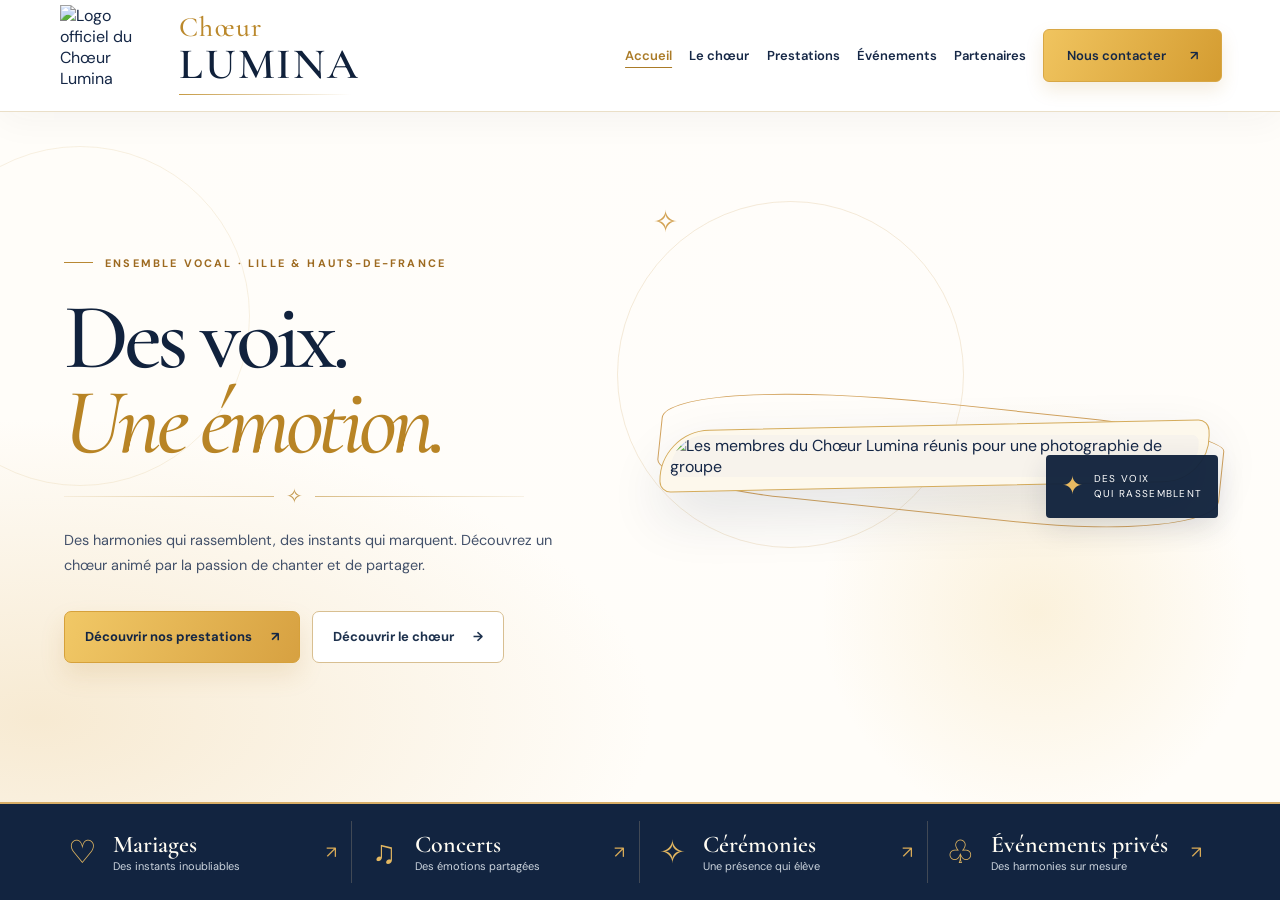
==== index.html @ 88d9903c "Unify ivory masthead across pages and refine Le Chœur layout and section navigation" ====
<!doctype html>
<html lang="fr">
<head>
  <meta charset="utf-8">
  <meta name="viewport" content="width=device-width, initial-scale=1">
  <meta name="theme-color" content="#fffdf9">
  <meta name="description" content="Chœur Lumina, ensemble vocal à Lille et dans les Hauts-de-France. Prestations musicales pour mariages, cérémonies, concerts et événements.">
  <title>Chœur Lumina | Des voix. Une émotion.</title>
  <link rel="preconnect" href="https://fonts.googleapis.com">
  <link rel="preconnect" href="https://fonts.gstatic.com" crossorigin>
  <link href="https://fonts.googleapis.com/css2?family=Cormorant+Garamond:ital,wght@0,400;0,500;0,600;1,500;1,600&family=DM+Sans:wght@400;500;600;700&display=swap" rel="stylesheet">
  <link rel="icon" href="https://raw.githubusercontent.com/gaybg13/Choeur-Lumina-APP-WEB/main/public/icons/icon-512.png">
  <link rel="preload" as="image" href="https://raw.githubusercontent.com/gaybg13/Choeur-Lumina-APP-WEB/main/public/choeur-lumina-groupe-hero.jpg">
  <link rel="stylesheet" href="/premium.css?v=20261008-08">
</head>
<body>
  <header class="site-header">
  <a class="brand" href="/?v=20261008-09" aria-label="Chœur Lumina, accueil">
    <span class="brand-art"><img src="https://raw.githubusercontent.com/gaybg13/Choeur-Lumina-APP-WEB/main/public/icons/icon-512.png" alt="Logo officiel du Chœur Lumina" width="104" height="104"></span>
    <span class="brand-name"><span>Chœur</span><strong>LUMINA</strong><i aria-hidden="true"></i></span>
  </a>
  <button class="menu-toggle" type="button" aria-expanded="false" aria-controls="site-menu" aria-label="Afficher le menu"><span aria-hidden="true">☰</span></button>
  <nav id="site-menu" class="site-menu" aria-label="Navigation principale">
    <a href="/?v=20261008-09" aria-current="page">Accueil</a>
    <a href="/choeur/">Le chœur</a>
    <a href="/prestations/">Prestations</a>
    <a href="/evenements/">Événements</a>
    <a href="/partenaires/">Partenaires</a>
    <a href="/contact/" class="contact-link">Nous contacter <span aria-hidden="true">↗</span></a>
  </nav>
</header>

  <main class="homepage">
    <section class="hero" aria-labelledby="welcome-title">
      <div class="hero-copy">
        <div class="kicker"><span class="kicker-line" aria-hidden="true"></span> ENSEMBLE VOCAL · LILLE & HAUTS-DE-FRANCE</div>
        <h1 id="welcome-title">Des voix.<br><em>Une émotion.</em></h1>
        <div class="ornament" aria-hidden="true"><span></span>✧<span></span></div>
        <p>Des harmonies qui rassemblent, des instants qui marquent. Découvrez un chœur animé par la passion de chanter et de partager.</p>
        <div class="hero-actions">
          <a class="button button-primary" href="/prestations/">Découvrir nos prestations <span aria-hidden="true">↗</span></a>
          <a class="button button-quiet" href="/choeur/">Découvrir le chœur <span aria-hidden="true">→</span></a>
        </div>
      </div>
      <div class="hero-visual">
        <div class="halo halo-one" aria-hidden="true"></div>
        <div class="halo halo-two" aria-hidden="true"></div>
        <div class="photo-outline" aria-hidden="true"></div>
        <figure class="photo-frame">
          <img src="https://raw.githubusercontent.com/gaybg13/Choeur-Lumina-APP-WEB/main/public/choeur-lumina-groupe-hero.jpg" alt="Les membres du Chœur Lumina réunis pour une photographie de groupe" fetchpriority="high" decoding="async">
        </figure>
        <div class="visual-caption"><span class="spark" aria-hidden="true">✦</span><span>DES VOIX<br>QUI RASSEMBLENT</span></div>
      </div>
      <span class="hero-flourish" aria-hidden="true">✧</span>
    </section>

    <div class="discover-strip" aria-label="Découvrir les prestations du Chœur Lumina">
      <a href="/prestations/"><span class="item-icon" aria-hidden="true">♡</span><span><strong>Mariages</strong><small>Des instants inoubliables</small></span><span class="item-arrow" aria-hidden="true">↗</span></a>
      <a href="/prestations/"><span class="item-icon" aria-hidden="true">♫</span><span><strong>Concerts</strong><small>Des émotions partagées</small></span><span class="item-arrow" aria-hidden="true">↗</span></a>
      <a href="/prestations/"><span class="item-icon" aria-hidden="true">✧</span><span><strong>Cérémonies</strong><small>Une présence qui élève</small></span><span class="item-arrow" aria-hidden="true">↗</span></a>
      <a href="/contact/"><span class="item-icon" aria-hidden="true">♧</span><span><strong>Événements privés</strong><small>Des harmonies sur mesure</small></span><span class="item-arrow" aria-hidden="true">↗</span></a>
    </div>
  </main>
  <script>
    const toggle = document.querySelector('.menu-toggle');
    const menu = document.querySelector('#site-menu');
    toggle.addEventListener('click', () => {
      const opened = menu.classList.toggle('is-open');
      toggle.setAttribute('aria-expanded', String(opened));
      toggle.querySelector('span').textContent = opened ? '×' : '☰';
    });
    menu.querySelectorAll('a').forEach(link => link.addEventListener('click', () => {
      menu.classList.remove('is-open');
      toggle.setAttribute('aria-expanded', 'false');
    }));
  </script>
</body>
</html>
---- premium.css ----
:root{--ink:#152746;--navy:#10213b;--gold:#bb892c;--gold-light:#e7bf73;--ivory:#fffdf9;--cream:#f8f2e7;--muted:#52617a}
*,*::before,*::after{box-sizing:border-box}
html{scroll-behavior:smooth}body{margin:0;background:var(--ivory);color:var(--ink);font-family:"DM Sans",sans-serif;-webkit-font-smoothing:antialiased}
a{color:inherit;text-decoration:none}button{font:inherit}
a:focus-visible,button:focus-visible{outline:3px solid #bc8e34;outline-offset:4px}
.site-header{height:112px;padding:7px clamp(22px,4.5vw,85px);display:flex;justify-content:space-between;align-items:center;gap:28px;position:relative;z-index:20;background:#fff;border-bottom:1px solid #eadfc8;box-shadow:0 8px 35px rgba(38,40,48,.045)}
.brand{display:flex;align-items:center;flex-shrink:0;gap:16px;min-width:0}.brand-art{display:flex;align-items:center;justify-content:center;width:105px;height:103px;flex:none;overflow:hidden}
.brand-art img{display:block;width:101px;height:101px;object-fit:contain;mix-blend-mode:multiply}
.brand-name{display:flex;flex-direction:column;line-height:.81;font-family:"Cormorant Garamond",Georgia,serif;white-space:nowrap}
.brand-name>span{font-size:28px;color:var(--gold);letter-spacing:.06em;font-weight:500}
.brand-name strong{font-size:clamp(38px,3.4vw,57px);color:var(--navy);font-weight:600;letter-spacing:.045em;margin-top:8px}
.brand-name i{display:block;height:1px;background:linear-gradient(90deg,#c69a44,transparent);width:95%;margin-top:12px}
.site-menu{display:flex;align-items:center;gap:clamp(18px,2.25vw,36px);font-size:13px;font-weight:600;white-space:nowrap}
.site-menu>a:not(.contact-link){transition:color .25s}.site-menu>a:not(.contact-link):hover{color:var(--gold)}
.contact-link{display:flex;gap:24px;align-items:center;justify-content:center;padding:17px 23px;border:1px solid #d8a745;border-radius:6px;background:linear-gradient(116deg,#f0c45f,#d49c31);box-shadow:0 8px 18px rgba(184,127,36,.15);transition:transform .25s,box-shadow .25s}
.contact-link:hover{transform:translateY(-3px);box-shadow:0 13px 22px rgba(184,127,36,.21)}.menu-toggle{display:none}
.homepage{display:flex;flex-direction:column;min-height:calc(100svh - 112px)}
.hero{flex:1;min-height:0;position:relative;isolation:isolate;display:grid;grid-template-columns:minmax(0,48%) minmax(0,52%);align-items:center;gap:0;padding:clamp(30px,4vh,52px) clamp(24px,5vw,90px) clamp(20px,4vh,48px);overflow:hidden;background:radial-gradient(ellipse at 3% 88%,#f7ead2 0%,transparent 35%),radial-gradient(ellipse at 65% 10%,#fffdfa,transparent 65%),#fffdf9}
.hero::before{content:"";position:absolute;z-index:-1;left:-90px;top:5%;width:340px;height:340px;border:1px solid rgba(195,153,70,.14);border-radius:50%;pointer-events:none}
.hero-copy{position:relative;z-index:3;padding:5px 5% 0 0;animation:arrive .8s cubic-bezier(.2,.65,.2,1) both}
.kicker{display:flex;align-items:center;gap:12px;font-size:clamp(9px,.85vw,12px);font-weight:700;letter-spacing:.2em;color:#9d6a20;white-space:normal;margin:0 0 25px}
.kicker-line{display:inline-block;width:29px;height:1px;background:#b88834;flex:none}
.hero h1{font:500 clamp(4rem,7.3vw,8.1rem)/.91 "Cormorant Garamond",Georgia,serif;letter-spacing:-.055em;margin:0;color:#11223d;white-space:nowrap}
.hero h1 em{font-weight:500;color:#b88425}
.ornament{display:flex;align-items:center;gap:12px;max-width:460px;color:#c2974c;font:20px "Cormorant Garamond",serif;margin:19px 0 19px}
.ornament span{height:1px;flex:1;background:linear-gradient(90deg,rgba(187,137,44,.1),rgba(187,137,44,.54))}
.ornament span:last-child{background:linear-gradient(90deg,rgba(187,137,44,.54),rgba(187,137,44,.1))}
.hero-copy p{max-width:510px;color:#43516a;font-size:clamp(14px,1.13vw,17px);line-height:1.75;margin:0}
.hero-actions{display:flex;align-items:center;gap:12px;flex-wrap:wrap;margin-top:32px}
.button{display:inline-flex;align-items:center;justify-content:space-between;gap:19px;min-height:52px;padding:15px 20px;font-size:13px;font-weight:700;transition:transform .25s,box-shadow .25s,background .25s}
.button:hover{transform:translateY(-3px)}
.button-primary{color:#142644;background:linear-gradient(115deg,#f1c866,#d7a141);border:1px solid #d6a13b;border-radius:7px;box-shadow:0 12px 24px rgba(183,130,40,.15)}
.button-primary:hover{box-shadow:0 16px 30px rgba(183,130,40,.25)}
.button-quiet{color:#1d314d;background:#fff;border:1px solid #d8bf91;border-radius:7px}
.button-quiet:hover{background:#faf2e1}
.hero-visual{position:relative;z-index:2;display:flex;align-items:center;justify-content:center;padding:32px 1% 33px 7%;min-width:0}
.photo-frame{position:relative;z-index:2;width:100%;margin:0;padding:9px;border:1px solid #d5ac5c;border-radius:120px 26px 110px 26px;background:#fdf8ec;box-shadow:0 23px 55px rgba(22,41,70,.12);transform:rotate(-1.2deg);animation:photoEnter .95s cubic-bezier(.18,.67,.25,1) both}
.photo-frame img{display:block;width:100%;height:auto;max-height:min(63svh,700px);object-fit:contain;border-radius:111px 19px 100px 19px;background:#f7f3ec;transform:rotate(1.2deg) scale(.995)}
.photo-outline{position:absolute;inset:8% -1% 5% 7%;border:1.5px solid #d3a45f;border-radius:48% 25% 35% 23%/40% 17% 38% 23%;transform:rotate(6deg);pointer-events:none;z-index:1;animation:drift 9s ease-in-out infinite alternate}
.halo{position:absolute;border-radius:50%;pointer-events:none;z-index:0}
.halo-one{width:76%;aspect-ratio:1;right:-8%;top:-7%;background:radial-gradient(circle,rgba(237,199,114,.22),rgba(245,219,155,0) 67%)}
.halo-two{width:58%;aspect-ratio:1;left:0;bottom:-22%;border:1px solid rgba(194,150,70,.19)}
.visual-caption{position:absolute;right:-.4%;bottom:2%;display:flex;align-items:center;gap:10px;z-index:3;padding:12px 16px;background:rgba(17,35,61,.96);box-shadow:0 9px 28px #1c263b22;color:#fff;font-size:10px;letter-spacing:.13em;line-height:1.55;border-radius:4px}
.spark{font-size:25px;color:#e9ba61}.hero-flourish{position:absolute;left:51%;top:13%;color:#d3a354;font-size:30px;animation:twinkle 6s ease-in-out infinite}
.discover-strip{flex:0 0 auto;display:grid;grid-template-columns:repeat(4,minmax(0,1fr));background:#122440;color:#fff;padding:17px clamp(24px,5vw,90px);border-top:2px solid #d7ad66}
.discover-strip a{display:flex;align-items:center;gap:13px;min-width:0;padding:9px 14px;border-right:1px solid rgba(242,213,165,.21);transition:background .2s}
.discover-strip a:first-child{padding-left:0}.discover-strip a:last-child{border-right:0}.discover-strip a:hover{background:rgba(255,255,255,.06)}
.item-icon{font:32px Georgia,serif;color:#e4b861;line-height:1;flex:none;width:36px;text-align:center}
.discover-strip a>span:nth-child(2){display:block;min-width:0}.discover-strip strong{display:block;font:600 24px "Cormorant Garamond",serif;color:#fffcf3}.discover-strip small{display:block;font-size:11px;color:#cdd5de;line-height:1.4}.item-arrow{color:#d8aa57;font-size:17px;margin-left:auto}
@keyframes arrive{from{opacity:0;transform:translateY(18px)}to{opacity:1;transform:none}}
@keyframes photoEnter{from{opacity:0;transform:rotate(-2deg) translateX(26px)}to{opacity:1;transform:rotate(-1.2deg)}}
@keyframes drift{from{transform:rotate(6deg) translateY(-5px)}to{transform:rotate(6deg) translateY(9px)}}
@keyframes twinkle{0%,100%{opacity:.3;transform:scale(.85)}50%{opacity:1;transform:scale(1.2)}}
@media (max-width:1250px){.site-header{padding-inline:3vw;gap:12px}.brand{gap:8px}.brand-art,.brand-art img{width:85px;height:85px}.brand-name strong{font-size:43px}.brand-name>span{font-size:23px}.site-menu{gap:16px}.contact-link{padding:14px 15px;gap:9px}.hero{padding-inline:3.5vw}.hero h1{font-size:clamp(4rem,7vw,7rem)}.hero-visual{padding-left:4%}.photo-frame{border-radius:95px 22px 90px 22px}.photo-frame img{border-radius:85px 17px 82px 17px}}
@media (max-width:940px){.site-header{height:90px}.brand-art,.brand-art img{width:74px;height:74px}.brand-name strong{font-size:38px}.brand-name>span{font-size:20px}.site-menu{gap:11px;font-size:11px}.contact-link{padding:13px}.homepage{min-height:calc(100svh - 90px)}.hero{grid-template-columns:49% 51%}.hero h1{font-size:clamp(3.55rem,7vw,6rem)}.kicker{font-size:9px;letter-spacing:.12em}.hero-actions{gap:9px}.button{padding:12px;min-height:46px;font-size:11px}.discover-strip{padding:12px 3vw}.discover-strip a{padding:8px;gap:7px}.discover-strip strong{font-size:20px}.discover-strip small{font-size:10px}.item-icon{width:28px;font-size:25px}.item-arrow{font-size:13px}}
@media (max-width:750px){.site-header{height:76px;padding:5px 18px}.brand-art,.brand-art img{width:62px;height:62px}.brand-name strong{font-size:34px}.brand-name>span{font-size:18px}.brand-name i{margin-top:9px}.menu-toggle{display:grid;place-items:center;width:42px;height:42px;background:transparent;border:1px solid #e3d0a7;border-radius:5px;color:var(--navy);font-size:24px;cursor:pointer}.site-menu{display:none;position:absolute;top:76px;left:0;right:0;background:#fffdf9;box-shadow:0 20px 26px #15284118;padding:15px 18px 22px;flex-direction:column;align-items:stretch;gap:0;font-size:14px}.site-menu.is-open{display:flex}.site-menu>a{padding:13px}.contact-link{margin-top:10px}.homepage{min-height:calc(100svh - 76px)}.hero{display:flex;flex-direction:column-reverse;align-items:stretch;min-height:0;padding:18px 5% 28px}.hero-visual{width:100%;padding:7px 5% 18px}.photo-frame{width:min(100%,580px);padding:6px;border-radius:74px 20px 64px 20px;transform:none}.photo-frame img{max-height:32svh;border-radius:68px 16px 58px 16px;transform:none;object-fit:contain}.photo-outline{inset:6% 0 8% 6%}.visual-caption{font-size:8px;padding:7px 11px;bottom:5px;right:0}.spark{font-size:15px}.hero-copy{padding:6px 1% 8px}.kicker{margin-bottom:12px}.hero h1{font-size:clamp(3.6rem,12vw,6rem)}.ornament{margin:10px 0}.hero-copy p{font-size:13px;line-height:1.55}.hero-actions{margin-top:17px}.button{font-size:12px}.discover-strip{grid-template-columns:repeat(2,1fr);padding:10px 4%}.discover-strip a:nth-child(2){border-right:none}.discover-strip a{min-height:62px}.discover-strip strong{font-size:19px}.discover-strip small{font-size:10px}.hero-flourish{display:none}}
@media (max-width:380px){.brand-name strong{font-size:30px}.brand-art,.brand-art img{width:54px;height:54px}.hero h1{font-size:clamp(3.2rem,12vw,4rem)}.hero-actions{flex-direction:column;align-items:stretch}.button{width:100%}.visual-caption{display:none}}
@media (prefers-reduced-motion:reduce){html{scroll-behavior:auto}*,*::before,*::after{animation:none!important;transition:none!important}}

/* Navigation cohérente sur toutes les pages, y compris sur petits ordinateurs */
.site-menu{gap:clamp(9px,1.35vw,24px)}
@media(max-width:1080px){
.site-header{height:76px;padding:5px 18px}
.brand-art,.brand-art img{width:62px;height:62px}
.brand-name strong{font-size:34px}.brand-name>span{font-size:18px}.brand-name i{margin-top:9px}
.menu-toggle{display:grid;place-items:center;width:42px;height:42px;border:1px solid #e3d0a7;background:transparent;color:#112340;font-size:24px;border-radius:5px;cursor:pointer}
.site-menu{display:none;position:absolute;top:76px;left:0;right:0;background:#fffbf3;box-shadow:0 20px 30px #09162822;padding:15px;flex-direction:column;align-items:stretch;gap:0;font-size:14px}
.site-menu.is-open{display:flex}.site-menu>a{padding:14px}.site-menu .contact-link{justify-content:center}
.homepage{min-height:calc(100svh - 76px)}
}
.site-menu a[aria-current="page"]{color:#aa7b27;text-decoration:underline;text-underline-offset:7px}
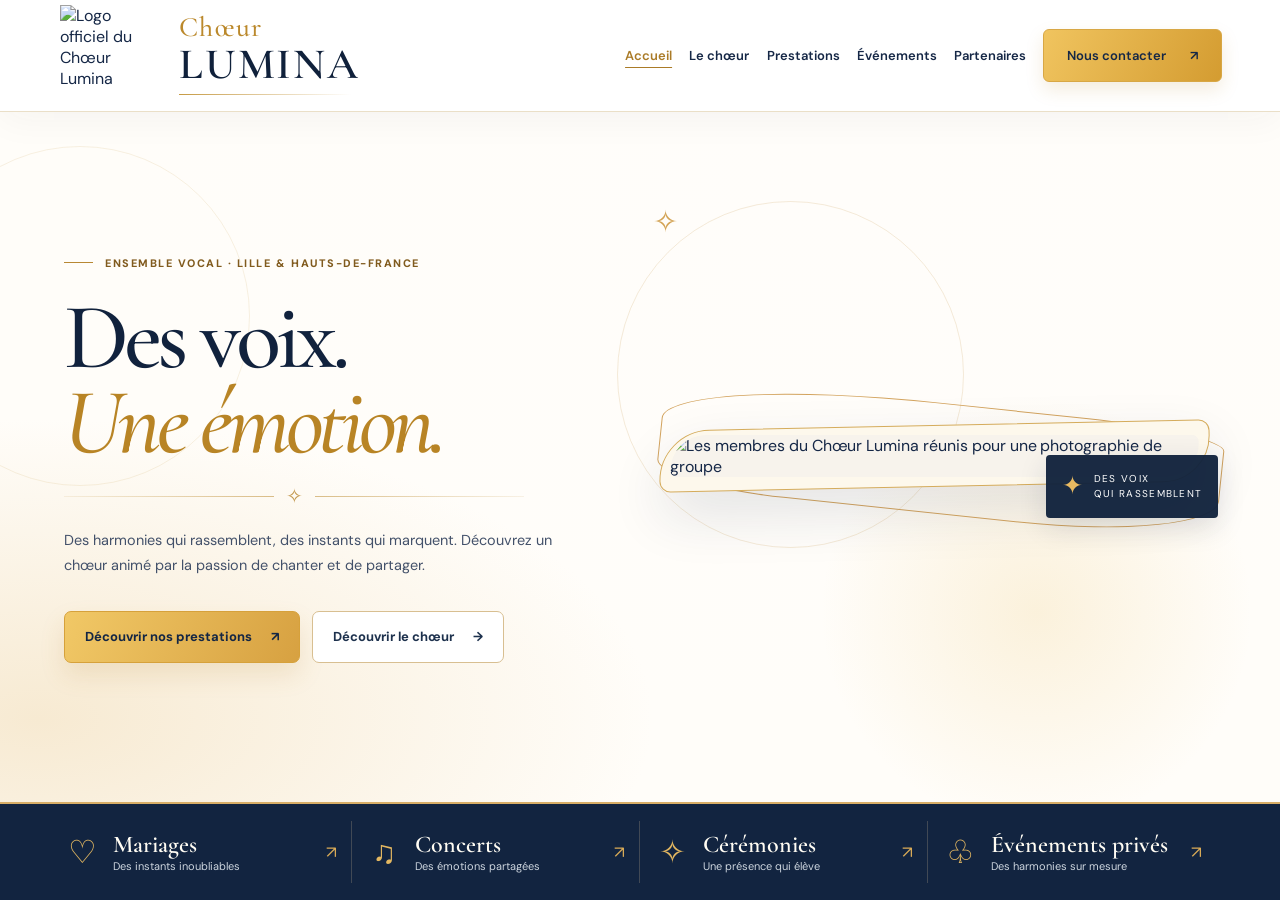
==== commit 7f8b5b84: "Clarify choir page with useful facts, aligned chapter links, and accessible section labels sitewide" ====
--- a/index.html
+++ b/index.html
@@ -11,7 +11,7 @@
   <link href="https://fonts.googleapis.com/css2?family=Cormorant+Garamond:ital,wght@0,400;0,500;0,600;1,500;1,600&family=DM+Sans:wght@400;500;600;700&display=swap" rel="stylesheet">
   <link rel="icon" href="https://raw.githubusercontent.com/gaybg13/Choeur-Lumina-APP-WEB/main/public/icons/icon-512.png">
   <link rel="preload" as="image" href="https://raw.githubusercontent.com/gaybg13/Choeur-Lumina-APP-WEB/main/public/choeur-lumina-groupe-hero.jpg">
-  <link rel="stylesheet" href="/premium.css?v=20261008-08">
+  <link rel="stylesheet" href="/premium.css?v=20261008-11">
 </head>
 <body>
   <header class="site-header">
--- a/premium.css
+++ b/premium.css
@@ -69,3 +69,6 @@
 .homepage{min-height:calc(100svh - 76px)}
 }
 .site-menu a[aria-current="page"]{color:#aa7b27;text-decoration:underline;text-underline-offset:7px}
+
+/* Legible navigation and eyebrow text across the Lumina site */
+.kicker{color:#815b1e;font-weight:800;letter-spacing:.14em}
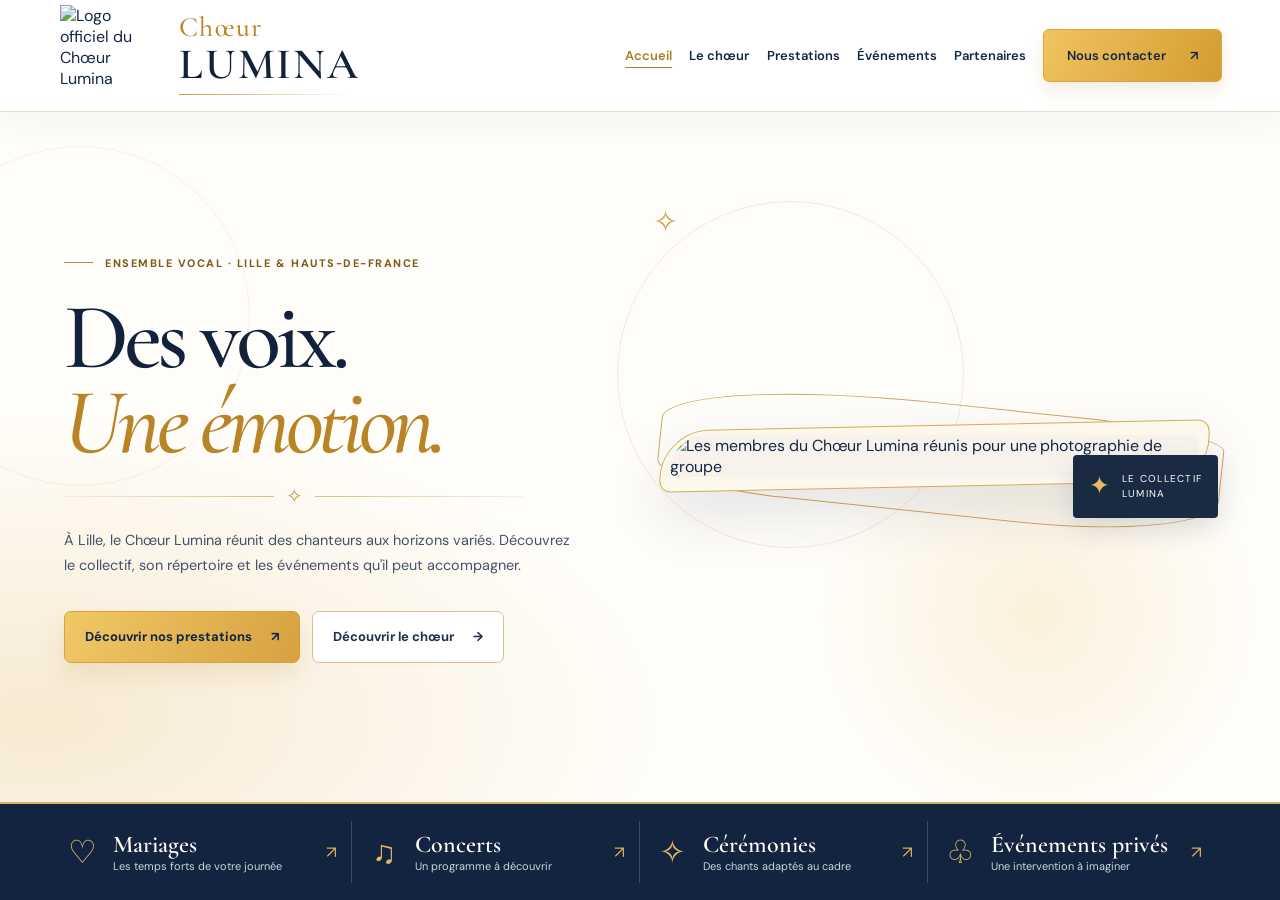
==== commit 486e0d75: "Give home, choir and services distinct editorial roles and remove repeated slogans" ====
--- a/index.html
+++ b/index.html
@@ -36,7 +36,7 @@
         <div class="kicker"><span class="kicker-line" aria-hidden="true"></span> ENSEMBLE VOCAL · LILLE & HAUTS-DE-FRANCE</div>
         <h1 id="welcome-title">Des voix.<br><em>Une émotion.</em></h1>
         <div class="ornament" aria-hidden="true"><span></span>✧<span></span></div>
-        <p>Des harmonies qui rassemblent, des instants qui marquent. Découvrez un chœur animé par la passion de chanter et de partager.</p>
+        <p>À Lille, le Chœur Lumina réunit des chanteurs aux horizons variés. Découvrez le collectif, son répertoire et les événements qu'il peut accompagner.</p>
         <div class="hero-actions">
           <a class="button button-primary" href="/prestations/">Découvrir nos prestations <span aria-hidden="true">↗</span></a>
           <a class="button button-quiet" href="/choeur/">Découvrir le chœur <span aria-hidden="true">→</span></a>
@@ -49,16 +49,16 @@
         <figure class="photo-frame">
           <img src="https://raw.githubusercontent.com/gaybg13/Choeur-Lumina-APP-WEB/main/public/choeur-lumina-groupe-hero.jpg" alt="Les membres du Chœur Lumina réunis pour une photographie de groupe" fetchpriority="high" decoding="async">
         </figure>
-        <div class="visual-caption"><span class="spark" aria-hidden="true">✦</span><span>DES VOIX<br>QUI RASSEMBLENT</span></div>
+        <div class="visual-caption"><span class="spark" aria-hidden="true">✦</span><span>LE COLLECTIF<br>LUMINA</span></div>
       </div>
       <span class="hero-flourish" aria-hidden="true">✧</span>
     </section>
 
     <div class="discover-strip" aria-label="Découvrir les prestations du Chœur Lumina">
-      <a href="/prestations/"><span class="item-icon" aria-hidden="true">♡</span><span><strong>Mariages</strong><small>Des instants inoubliables</small></span><span class="item-arrow" aria-hidden="true">↗</span></a>
-      <a href="/prestations/"><span class="item-icon" aria-hidden="true">♫</span><span><strong>Concerts</strong><small>Des émotions partagées</small></span><span class="item-arrow" aria-hidden="true">↗</span></a>
-      <a href="/prestations/"><span class="item-icon" aria-hidden="true">✧</span><span><strong>Cérémonies</strong><small>Une présence qui élève</small></span><span class="item-arrow" aria-hidden="true">↗</span></a>
-      <a href="/contact/"><span class="item-icon" aria-hidden="true">♧</span><span><strong>Événements privés</strong><small>Des harmonies sur mesure</small></span><span class="item-arrow" aria-hidden="true">↗</span></a>
+      <a href="/prestations/"><span class="item-icon" aria-hidden="true">♡</span><span><strong>Mariages</strong><small>Les temps forts de votre journée</small></span><span class="item-arrow" aria-hidden="true">↗</span></a>
+      <a href="/prestations/"><span class="item-icon" aria-hidden="true">♫</span><span><strong>Concerts</strong><small>Un programme à découvrir</small></span><span class="item-arrow" aria-hidden="true">↗</span></a>
+      <a href="/prestations/"><span class="item-icon" aria-hidden="true">✧</span><span><strong>Cérémonies</strong><small>Des chants adaptés au cadre</small></span><span class="item-arrow" aria-hidden="true">↗</span></a>
+      <a href="/contact/"><span class="item-icon" aria-hidden="true">♧</span><span><strong>Événements privés</strong><small>Une intervention à imaginer</small></span><span class="item-arrow" aria-hidden="true">↗</span></a>
     </div>
   </main>
   <script>
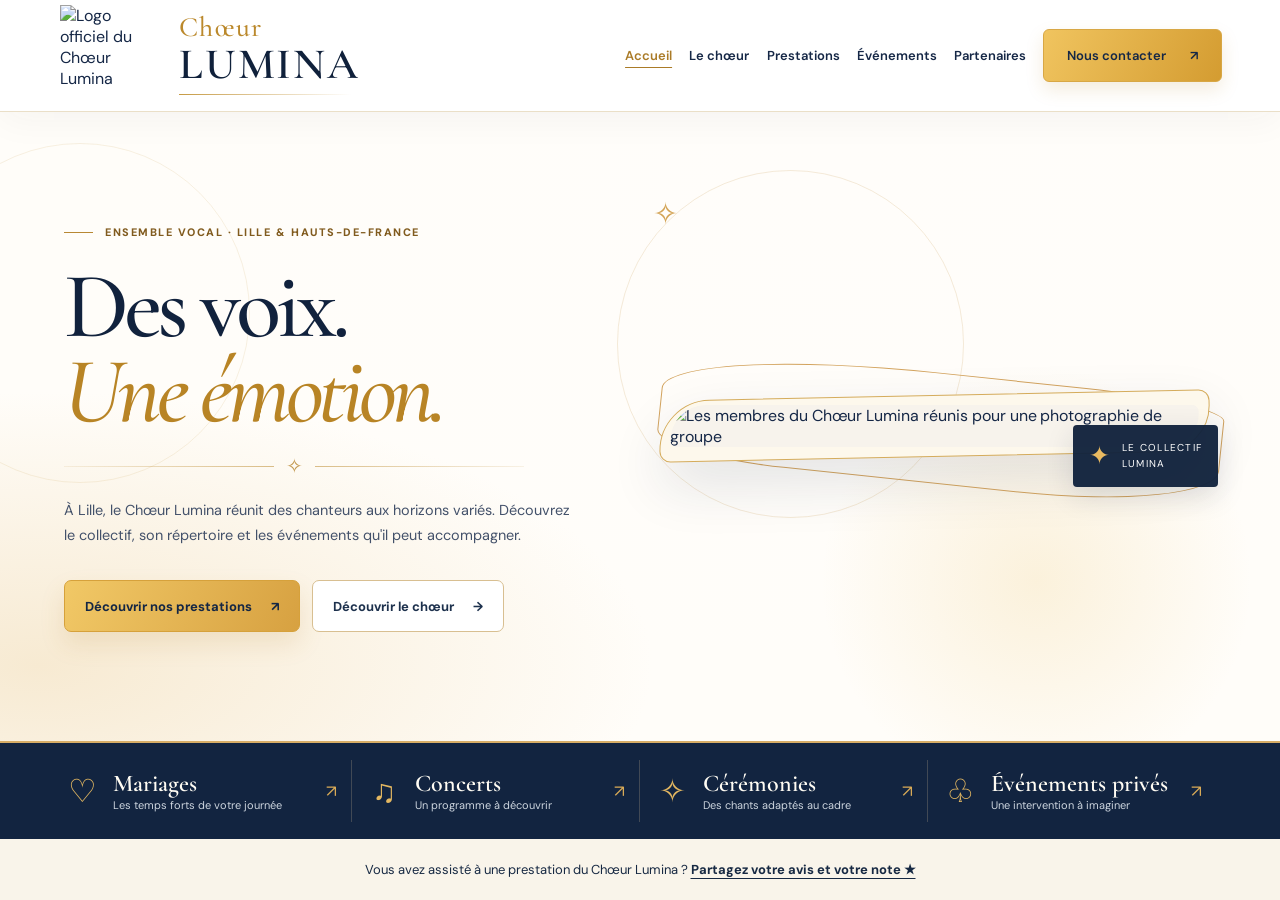
==== commit e21ed42f: "Link authentic reviews page and include in sitemap" ====
--- a/index.html
+++ b/index.html
@@ -5,13 +5,15 @@
   <meta name="viewport" content="width=device-width, initial-scale=1">
   <meta name="theme-color" content="#fffdf9">
   <meta name="description" content="Chœur Lumina, ensemble vocal à Lille et dans les Hauts-de-France. Prestations musicales pour mariages, cérémonies, concerts et événements.">
-  <title>Chœur Lumina | Des voix. Une émotion.</title>
+  <title>Chœur Lumina | Chorale, mariages et concerts à Lille</title>
   <link rel="preconnect" href="https://fonts.googleapis.com">
   <link rel="preconnect" href="https://fonts.gstatic.com" crossorigin>
   <link href="https://fonts.googleapis.com/css2?family=Cormorant+Garamond:ital,wght@0,400;0,500;0,600;1,500;1,600&family=DM+Sans:wght@400;500;600;700&display=swap" rel="stylesheet">
   <link rel="icon" href="https://raw.githubusercontent.com/gaybg13/Choeur-Lumina-APP-WEB/main/public/icons/icon-512.png">
   <link rel="preload" as="image" href="https://raw.githubusercontent.com/gaybg13/Choeur-Lumina-APP-WEB/main/public/choeur-lumina-groupe-hero.jpg">
   <link rel="stylesheet" href="/premium.css?v=20261008-11">
+<link rel="canonical" href="https://choeurlumina.fr/">
+<script type="application/ld+json">{"@context":"https://schema.org","@type":"MusicGroup","name":"Chœur Lumina","alternateName":"Choeur Lumina","url":"https://choeurlumina.fr/","description":"Ensemble vocal basé à Lille, proposant des prestations musicales pour mariages, cérémonies, concerts et événements dans les Hauts-de-France.","genre":["Gospel","Musique chorale","Chant liturgique"],"areaServed":[{"@type":"City","name":"Lille"},{"@type":"AdministrativeArea","name":"Hauts-de-France"}]}</script>
 </head>
 <body>
   <header class="site-header">
@@ -60,6 +62,9 @@
       <a href="/prestations/"><span class="item-icon" aria-hidden="true">✧</span><span><strong>Cérémonies</strong><small>Des chants adaptés au cadre</small></span><span class="item-arrow" aria-hidden="true">↗</span></a>
       <a href="/contact/"><span class="item-icon" aria-hidden="true">♧</span><span><strong>Événements privés</strong><small>Une intervention à imaginer</small></span><span class="item-arrow" aria-hidden="true">↗</span></a>
     </div>
+    <div style="padding:22px clamp(24px,6vw,100px);background:#f9f4ea;text-align:center;color:#172943;font-size:13px">
+      Vous avez assisté à une prestation du Chœur Lumina ? <a href="/avis/" style="font-weight:700;text-decoration:underline;text-underline-offset:4px">Partagez votre avis et votre note ★</a>
+    </div>
   </main>
   <script>
     const toggle = document.querySelector('.menu-toggle');
@@ -74,5 +79,5 @@
       toggle.setAttribute('aria-expanded', 'false');
     }));
   </script>
-</body>
+<script src="/cms-content.js?v=20261009-01" defer></script></body>
 </html>
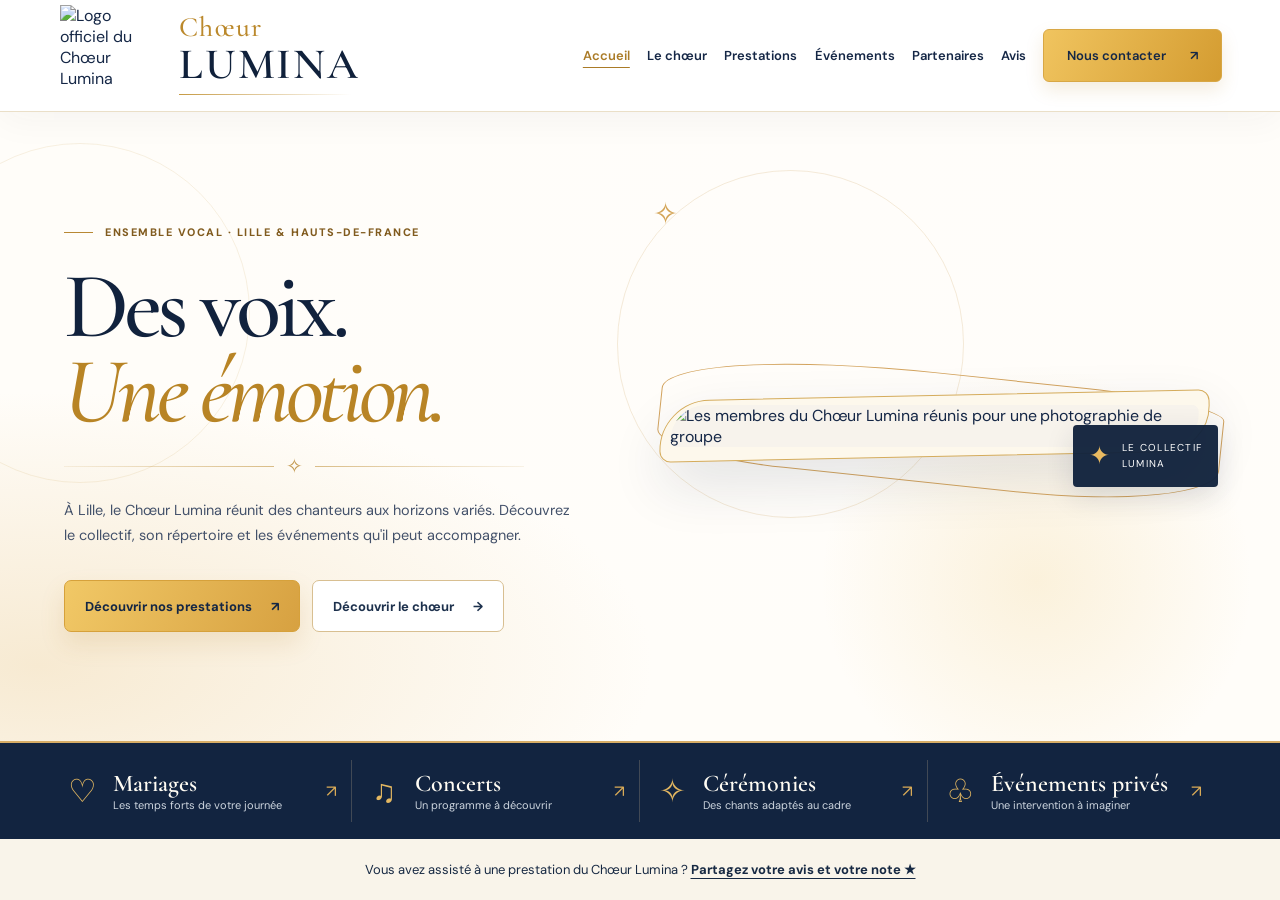
==== commit a7e94f73: "Navigation: show Avis section in the main menu" ====
--- a/index.html
+++ b/index.html
@@ -28,6 +28,7 @@
     <a href="/prestations/">Prestations</a>
     <a href="/evenements/">Événements</a>
     <a href="/partenaires/">Partenaires</a>
+    <a href="/avis/">Avis</a>
     <a href="/contact/" class="contact-link">Nous contacter <span aria-hidden="true">↗</span></a>
   </nav>
 </header>
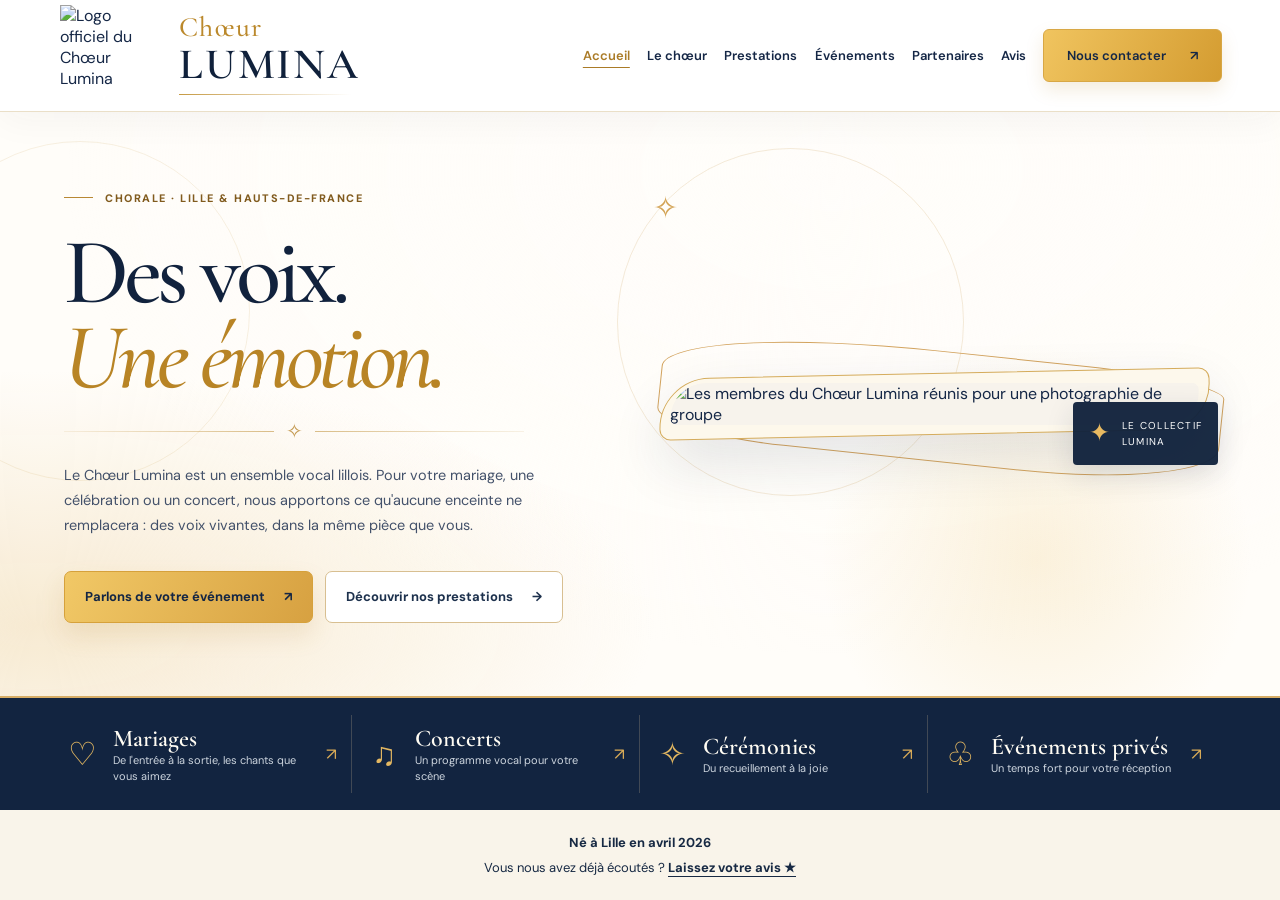
==== commit fd90fce6: "Refresh homepage and choir copy and visitor navigation" ====
--- a/index.html
+++ b/index.html
@@ -36,13 +36,13 @@
   <main class="homepage">
     <section class="hero" aria-labelledby="welcome-title">
       <div class="hero-copy">
-        <div class="kicker"><span class="kicker-line" aria-hidden="true"></span> ENSEMBLE VOCAL · LILLE & HAUTS-DE-FRANCE</div>
+        <div class="kicker"><span class="kicker-line" aria-hidden="true"></span> CHORALE · LILLE & HAUTS-DE-FRANCE</div>
         <h1 id="welcome-title">Des voix.<br><em>Une émotion.</em></h1>
         <div class="ornament" aria-hidden="true"><span></span>✧<span></span></div>
-        <p>À Lille, le Chœur Lumina réunit des chanteurs aux horizons variés. Découvrez le collectif, son répertoire et les événements qu'il peut accompagner.</p>
+        <p>Le Chœur Lumina est un ensemble vocal lillois. Pour votre mariage, une célébration ou un concert, nous apportons ce qu'aucune enceinte ne remplacera : des voix vivantes, dans la même pièce que vous.</p>
         <div class="hero-actions">
-          <a class="button button-primary" href="/prestations/">Découvrir nos prestations <span aria-hidden="true">↗</span></a>
-          <a class="button button-quiet" href="/choeur/">Découvrir le chœur <span aria-hidden="true">→</span></a>
+          <a class="button button-primary" href="/contact/">Parlons de votre événement <span aria-hidden="true">↗</span></a>
+          <a class="button button-quiet" href="/prestations/">Découvrir nos prestations <span aria-hidden="true">→</span></a>
         </div>
       </div>
       <div class="hero-visual">
@@ -58,13 +58,13 @@
     </section>
 
     <div class="discover-strip" aria-label="Découvrir les prestations du Chœur Lumina">
-      <a href="/prestations/"><span class="item-icon" aria-hidden="true">♡</span><span><strong>Mariages</strong><small>Les temps forts de votre journée</small></span><span class="item-arrow" aria-hidden="true">↗</span></a>
-      <a href="/prestations/"><span class="item-icon" aria-hidden="true">♫</span><span><strong>Concerts</strong><small>Un programme à découvrir</small></span><span class="item-arrow" aria-hidden="true">↗</span></a>
-      <a href="/prestations/"><span class="item-icon" aria-hidden="true">✧</span><span><strong>Cérémonies</strong><small>Des chants adaptés au cadre</small></span><span class="item-arrow" aria-hidden="true">↗</span></a>
-      <a href="/contact/"><span class="item-icon" aria-hidden="true">♧</span><span><strong>Événements privés</strong><small>Une intervention à imaginer</small></span><span class="item-arrow" aria-hidden="true">↗</span></a>
+      <a href="/prestations/"><span class="item-icon" aria-hidden="true">♡</span><span><strong>Mariages</strong><small>De l'entrée à la sortie, les chants que vous aimez</small></span><span class="item-arrow" aria-hidden="true">↗</span></a>
+      <a href="/prestations/"><span class="item-icon" aria-hidden="true">♫</span><span><strong>Concerts</strong><small>Un programme vocal pour votre scène</small></span><span class="item-arrow" aria-hidden="true">↗</span></a>
+      <a href="/prestations/"><span class="item-icon" aria-hidden="true">✧</span><span><strong>Cérémonies</strong><small>Du recueillement à la joie</small></span><span class="item-arrow" aria-hidden="true">↗</span></a>
+      <a href="/prestations/"><span class="item-icon" aria-hidden="true">♧</span><span><strong>Événements privés</strong><small>Un temps fort pour votre réception</small></span><span class="item-arrow" aria-hidden="true">↗</span></a>
     </div>
-    <div style="padding:22px clamp(24px,6vw,100px);background:#f9f4ea;text-align:center;color:#172943;font-size:13px">
-      Vous avez assisté à une prestation du Chœur Lumina ? <a href="/avis/" style="font-weight:700;text-decoration:underline;text-underline-offset:4px">Partagez votre avis et votre note ★</a>
+    <div style="padding:24px clamp(24px,6vw,100px);background:#f9f4ea;text-align:center;color:#172943;font-size:13px"><p style="margin:0 0 8px;font-weight:700">Né à Lille en avril 2026</p>
+      Vous nous avez déjà écoutés ? <a href="/avis/" style="font-weight:700;text-decoration:underline;text-underline-offset:4px">Laissez votre avis ★</a>
     </div>
   </main>
   <script>
